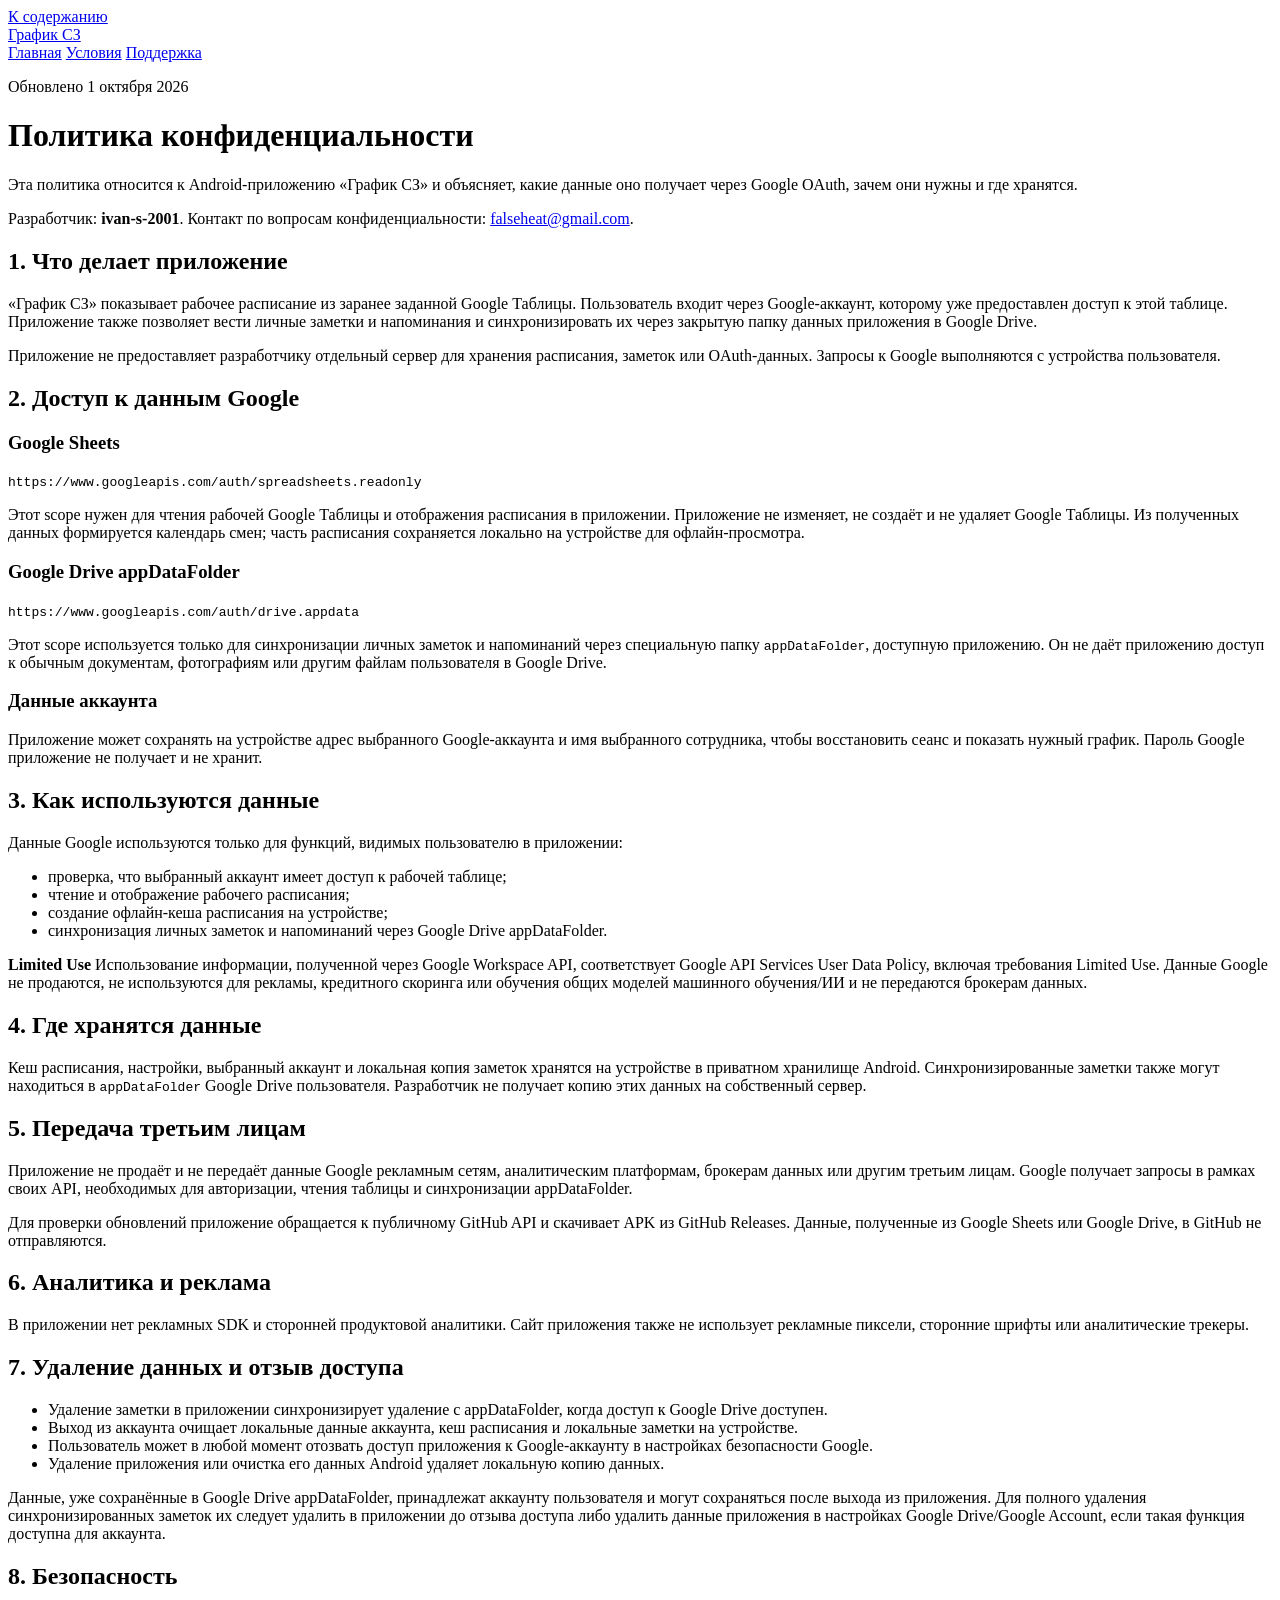
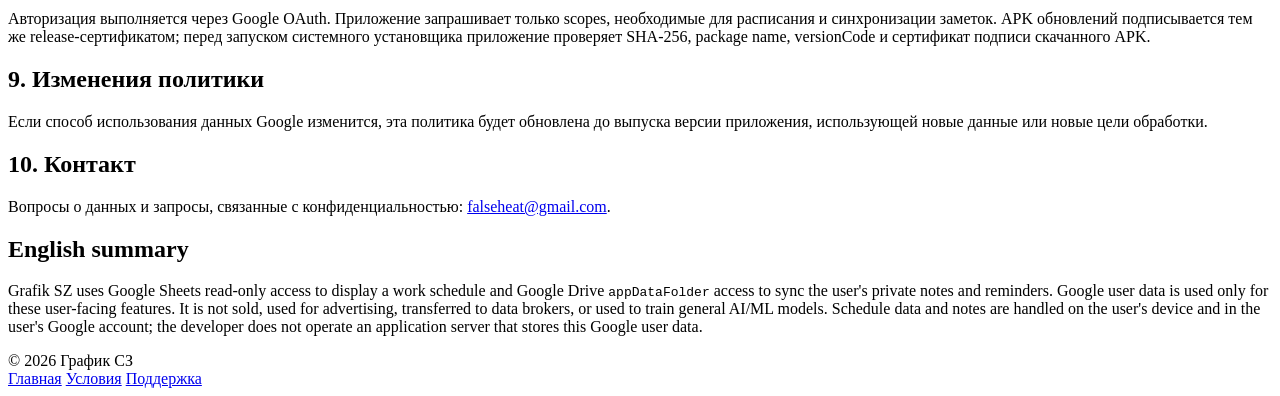
==== ShiftCalendar/privacy.html @ d58edbf3 "Add Grafik SZ website preview" ====
<!doctype html>
<html lang="ru">
<head>
  <meta charset="utf-8">
  <meta name="viewport" content="width=device-width, initial-scale=1">
  <title>Политика конфиденциальности — График СЗ</title>
  <meta name="description" content="Как приложение «График СЗ» получает, использует, хранит и удаляет данные Google и локальные данные пользователя.">
  <meta name="google-site-verification" content="qU7bp4clnOkal8gyV-sPg4hdkMjY6a0UCGM3ZnL39ak">
  <link rel="canonical" href="https://grafik-sz.is-a.dev/privacy.html">
  <link rel="stylesheet" href="assets/site.css">
</head>
<body>
  <a class="skip-link" href="#main">К содержанию</a>

  <header class="site-header">
    <div class="shell nav">
      <a class="brand" href="./" aria-label="График СЗ, главная">
        <span class="brand-mark" aria-hidden="true"><span class="brand-calendar"></span></span>
        <span>График СЗ</span>
      </a>
      <nav class="nav-links" aria-label="Основная навигация">
        <a href="./">Главная</a>
        <a href="terms.html">Условия</a>
        <a class="keep-mobile" href="support.html">Поддержка</a>
      </nav>
    </div>
  </header>

  <main id="main" class="shell legal">
    <header class="legal-head">
      <p class="eyebrow">Обновлено 1 октября 2026</p>
      <h1>Политика конфиденциальности</h1>
      <p class="lead">
        Эта политика относится к Android-приложению «График СЗ» и объясняет,
        какие данные оно получает через Google OAuth, зачем они нужны и где хранятся.
      </p>
    </header>

    <div class="legal-copy">
      <div class="notice">
        Разработчик: <strong>ivan-s-2001</strong>. Контакт по вопросам конфиденциальности:
        <a href="mailto:falseheat@gmail.com">falseheat@gmail.com</a>.
      </div>

      <h2>1. Что делает приложение</h2>
      <p>
        «График СЗ» показывает рабочее расписание из заранее заданной Google Таблицы.
        Пользователь входит через Google-аккаунт, которому уже предоставлен доступ к этой таблице.
        Приложение также позволяет вести личные заметки и напоминания и синхронизировать их
        через закрытую папку данных приложения в Google Drive.
      </p>
      <p>
        Приложение не предоставляет разработчику отдельный сервер для хранения расписания,
        заметок или OAuth-данных. Запросы к Google выполняются с устройства пользователя.
      </p>

      <h2>2. Доступ к данным Google</h2>

      <h3>Google Sheets</h3>
      <code class="scope">https://www.googleapis.com/auth/spreadsheets.readonly</code>
      <p>
        Этот scope нужен для чтения рабочей Google Таблицы и отображения расписания в приложении.
        Приложение не изменяет, не создаёт и не удаляет Google Таблицы. Из полученных данных
        формируется календарь смен; часть расписания сохраняется локально на устройстве для
        офлайн-просмотра.
      </p>

      <h3>Google Drive appDataFolder</h3>
      <code class="scope">https://www.googleapis.com/auth/drive.appdata</code>
      <p>
        Этот scope используется только для синхронизации личных заметок и напоминаний через
        специальную папку <code>appDataFolder</code>, доступную приложению. Он не даёт приложению
        доступ к обычным документам, фотографиям или другим файлам пользователя в Google Drive.
      </p>

      <h3>Данные аккаунта</h3>
      <p>
        Приложение может сохранять на устройстве адрес выбранного Google-аккаунта и имя выбранного
        сотрудника, чтобы восстановить сеанс и показать нужный график. Пароль Google приложение
        не получает и не хранит.
      </p>

      <h2>3. Как используются данные</h2>
      <p>Данные Google используются только для функций, видимых пользователю в приложении:</p>
      <ul>
        <li>проверка, что выбранный аккаунт имеет доступ к рабочей таблице;</li>
        <li>чтение и отображение рабочего расписания;</li>
        <li>создание офлайн-кеша расписания на устройстве;</li>
        <li>синхронизация личных заметок и напоминаний через Google Drive appDataFolder.</li>
      </ul>

      <div class="limited-use">
        <strong>Limited Use</strong>
        <span>
          Использование информации, полученной через Google Workspace API, соответствует Google API
          Services User Data Policy, включая требования Limited Use. Данные Google не продаются,
          не используются для рекламы, кредитного скоринга или обучения общих моделей машинного
          обучения/ИИ и не передаются брокерам данных.
        </span>
      </div>

      <h2>4. Где хранятся данные</h2>
      <p>
        Кеш расписания, настройки, выбранный аккаунт и локальная копия заметок хранятся на устройстве
        в приватном хранилище Android. Синхронизированные заметки также могут находиться в
        <code>appDataFolder</code> Google Drive пользователя. Разработчик не получает копию этих данных
        на собственный сервер.
      </p>

      <h2>5. Передача третьим лицам</h2>
      <p>
        Приложение не продаёт и не передаёт данные Google рекламным сетям, аналитическим платформам,
        брокерам данных или другим третьим лицам. Google получает запросы в рамках своих API,
        необходимых для авторизации, чтения таблицы и синхронизации appDataFolder.
      </p>
      <p>
        Для проверки обновлений приложение обращается к публичному GitHub API и скачивает APK из
        GitHub Releases. Данные, полученные из Google Sheets или Google Drive, в GitHub не отправляются.
      </p>

      <h2>6. Аналитика и реклама</h2>
      <p>
        В приложении нет рекламных SDK и сторонней продуктовой аналитики. Сайт приложения также
        не использует рекламные пиксели, сторонние шрифты или аналитические трекеры.
      </p>

      <h2>7. Удаление данных и отзыв доступа</h2>
      <ul>
        <li>Удаление заметки в приложении синхронизирует удаление с appDataFolder, когда доступ к Google Drive доступен.</li>
        <li>Выход из аккаунта очищает локальные данные аккаунта, кеш расписания и локальные заметки на устройстве.</li>
        <li>Пользователь может в любой момент отозвать доступ приложения к Google-аккаунту в настройках безопасности Google.</li>
        <li>Удаление приложения или очистка его данных Android удаляет локальную копию данных.</li>
      </ul>
      <p>
        Данные, уже сохранённые в Google Drive appDataFolder, принадлежат аккаунту пользователя и
        могут сохраняться после выхода из приложения. Для полного удаления синхронизированных заметок
        их следует удалить в приложении до отзыва доступа либо удалить данные приложения в настройках
        Google Drive/Google Account, если такая функция доступна для аккаунта.
      </p>

      <h2>8. Безопасность</h2>
      <p>
        Авторизация выполняется через Google OAuth. Приложение запрашивает только scopes, необходимые
        для расписания и синхронизации заметок. APK обновлений подписывается тем же release-сертификатом;
        перед запуском системного установщика приложение проверяет SHA-256, package name, versionCode
        и сертификат подписи скачанного APK.
      </p>

      <h2>9. Изменения политики</h2>
      <p>
        Если способ использования данных Google изменится, эта политика будет обновлена до выпуска
        версии приложения, использующей новые данные или новые цели обработки.
      </p>

      <h2>10. Контакт</h2>
      <p>
        Вопросы о данных и запросы, связанные с конфиденциальностью:
        <a href="mailto:falseheat@gmail.com">falseheat@gmail.com</a>.
      </p>

      <h2>English summary</h2>
      <p lang="en">
        Grafik SZ uses Google Sheets read-only access to display a work schedule and Google Drive
        <code>appDataFolder</code> access to sync the user's private notes and reminders. Google user
        data is used only for these user-facing features. It is not sold, used for advertising,
        transferred to data brokers, or used to train general AI/ML models. Schedule data and notes
        are handled on the user's device and in the user's Google account; the developer does not
        operate an application server that stores this Google user data.
      </p>
    </div>
  </main>

  <footer class="site-footer">
    <div class="shell footer-row">
      <span>© 2026 График СЗ</span>
      <div class="footer-links">
        <a href="./">Главная</a>
        <a href="terms.html">Условия</a>
        <a href="support.html">Поддержка</a>
      </div>
    </div>
  </footer>
</body>
</html>
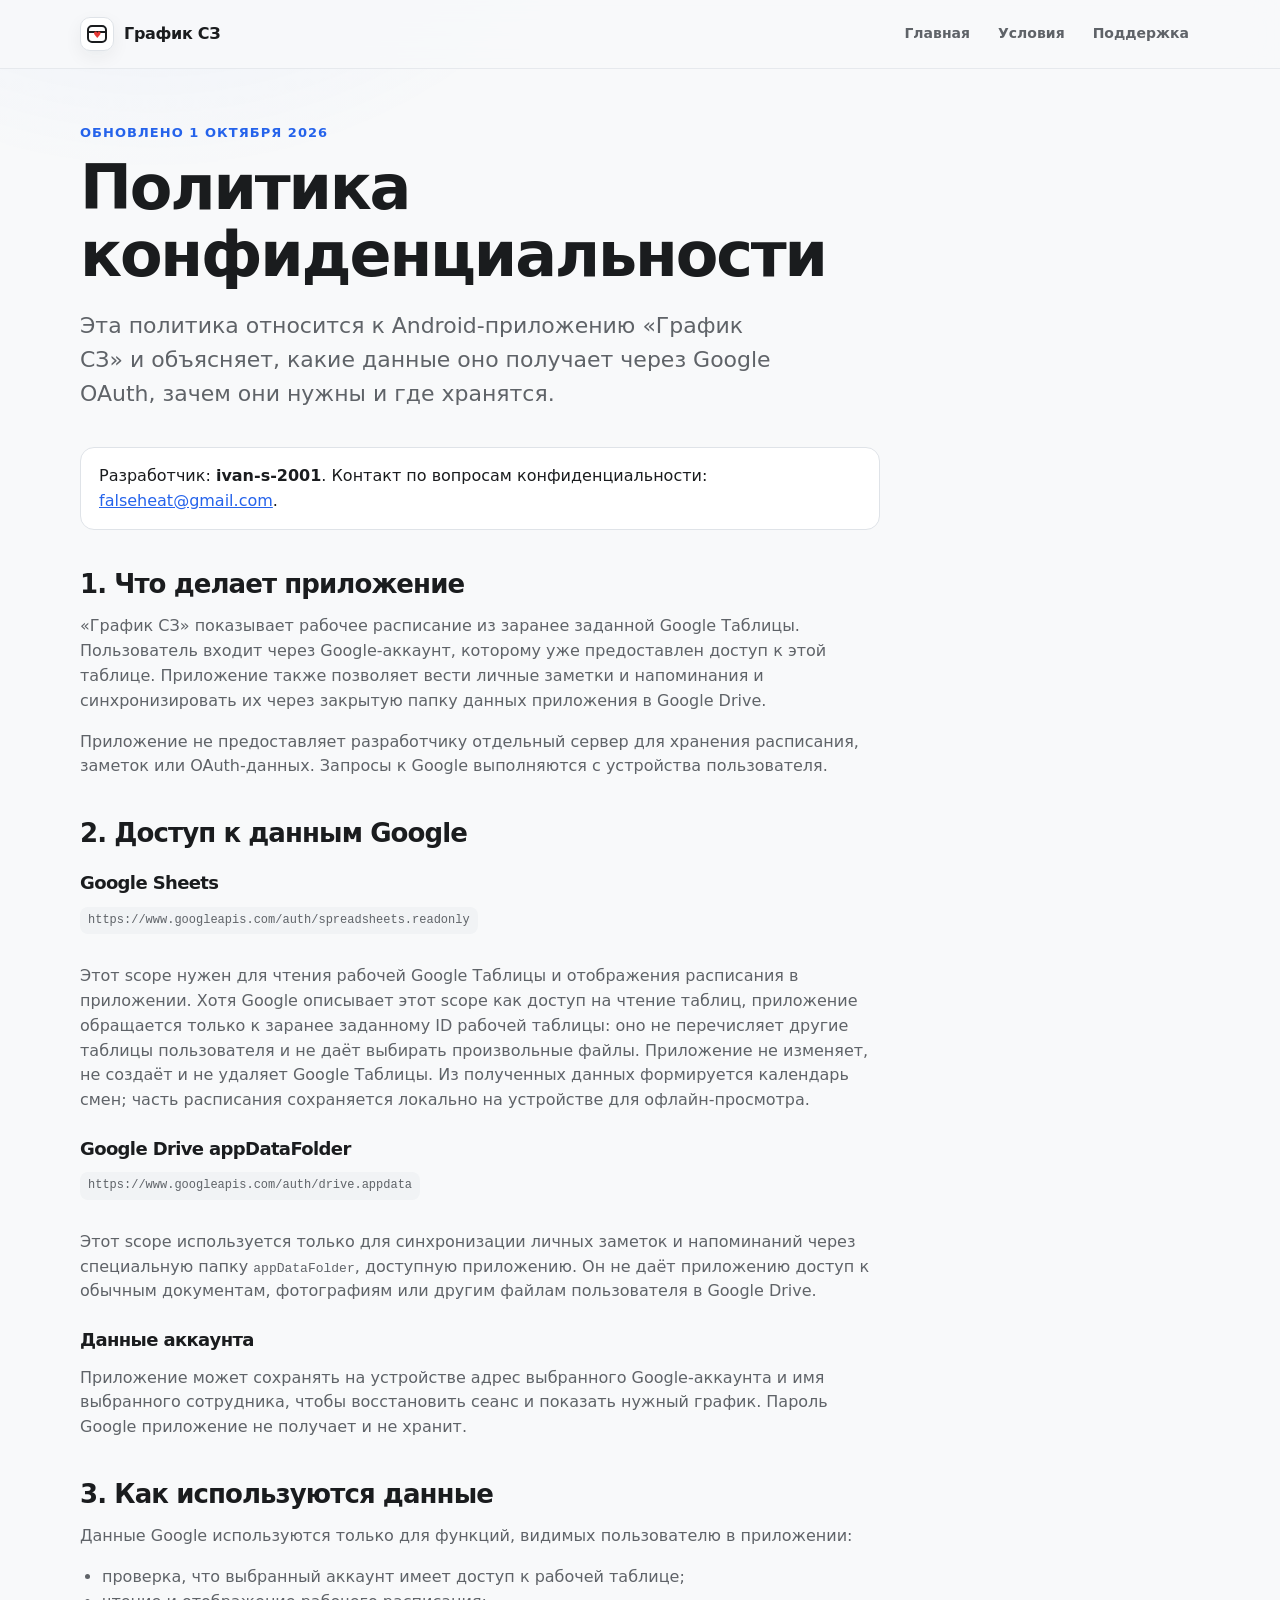
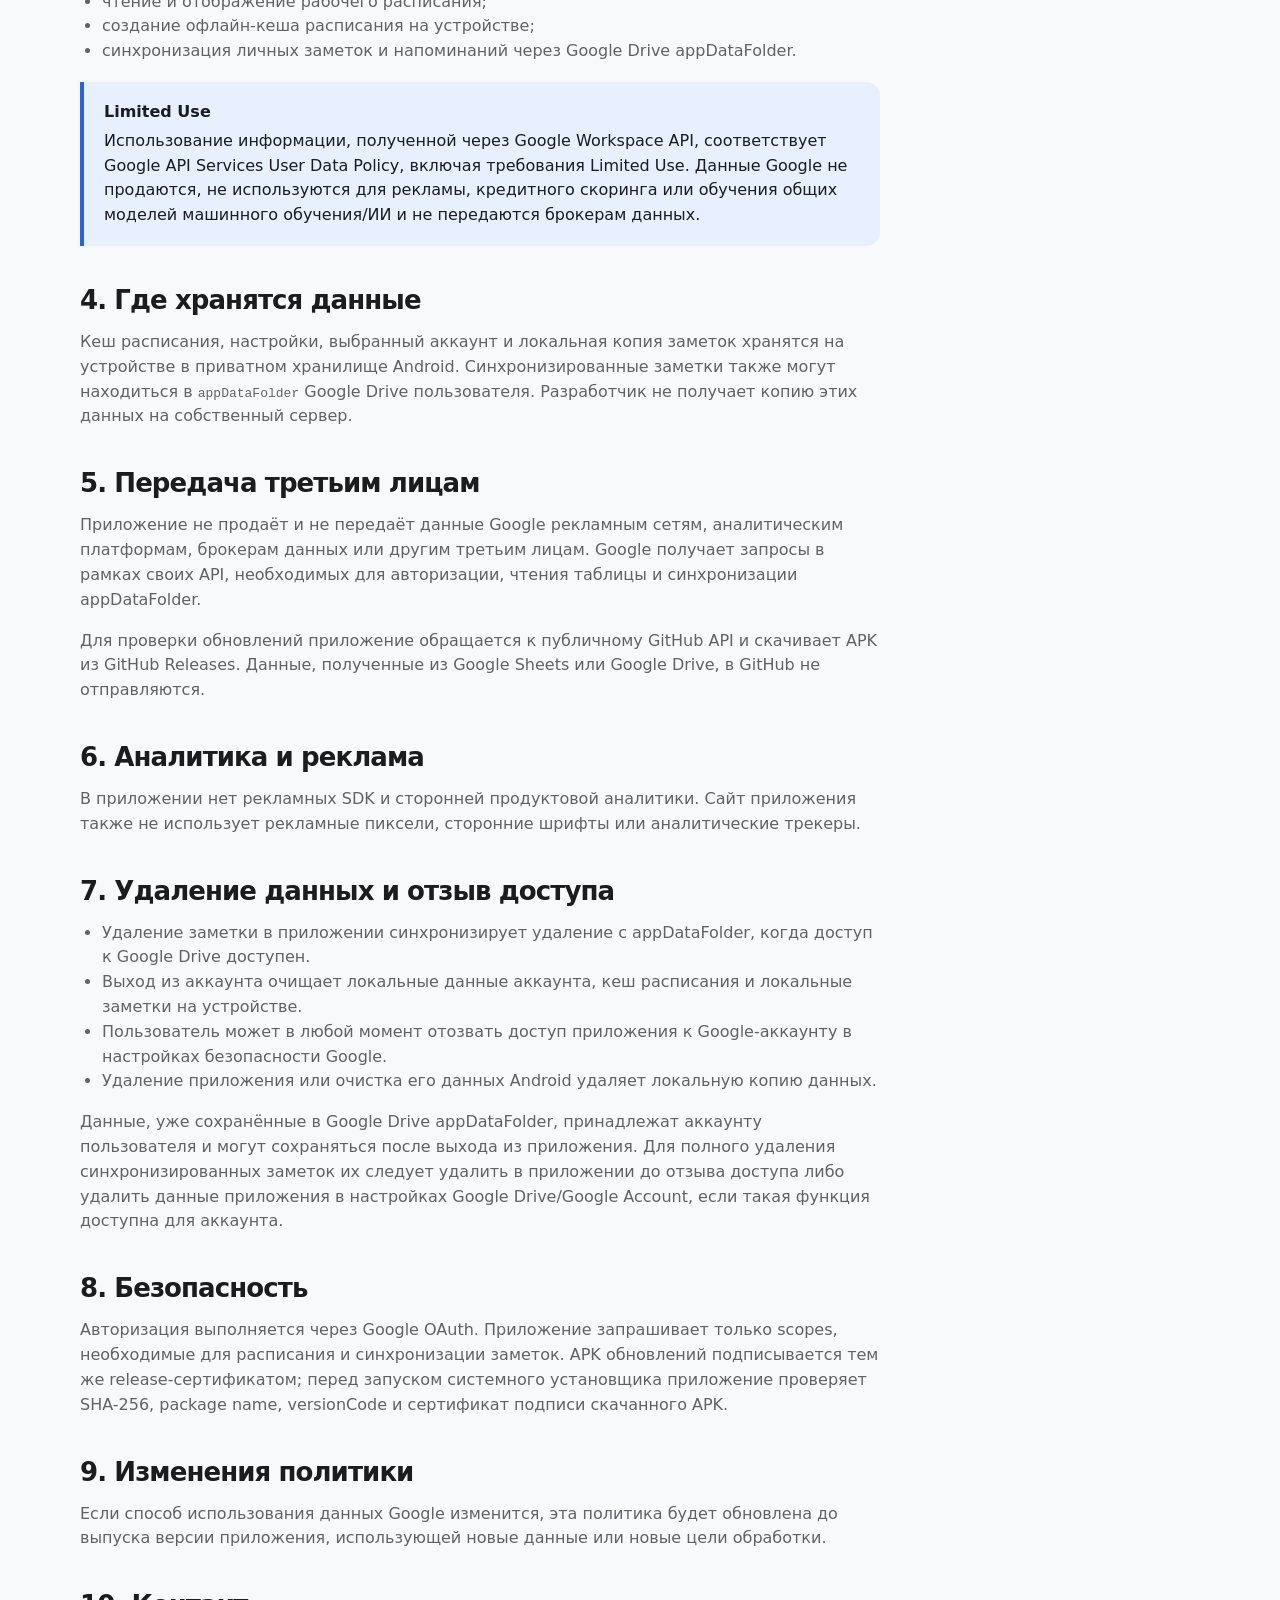
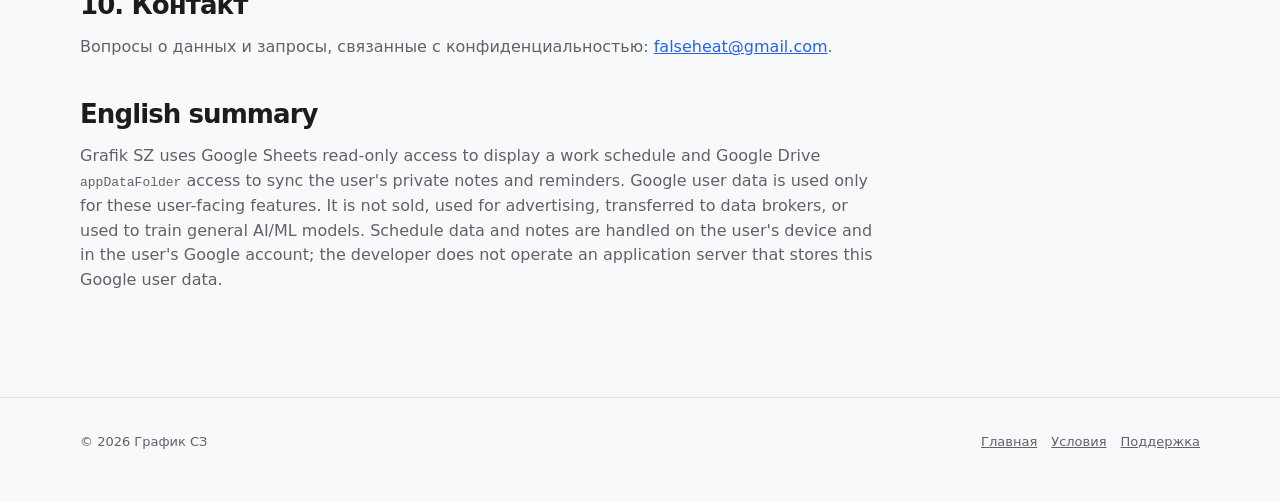
==== commit e72068e0: "Sync Grafik SZ public disclosures" ====
--- a/ShiftCalendar/privacy.html
+++ b/ShiftCalendar/privacy.html
@@ -60,9 +60,11 @@
       <code class="scope">https://www.googleapis.com/auth/spreadsheets.readonly</code>
       <p>
         Этот scope нужен для чтения рабочей Google Таблицы и отображения расписания в приложении.
-        Приложение не изменяет, не создаёт и не удаляет Google Таблицы. Из полученных данных
-        формируется календарь смен; часть расписания сохраняется локально на устройстве для
-        офлайн-просмотра.
+        Хотя Google описывает этот scope как доступ на чтение таблиц, приложение обращается только
+        к заранее заданному ID рабочей таблицы: оно не перечисляет другие таблицы пользователя и не
+        даёт выбирать произвольные файлы. Приложение не изменяет, не создаёт и не удаляет Google Таблицы.
+        Из полученных данных формируется календарь смен; часть расписания сохраняется локально на
+        устройстве для офлайн-просмотра.
       </p>
 
       <h3>Google Drive appDataFolder</h3>
--- a/ShiftCalendar/assets/site.css
+++ b/ShiftCalendar/assets/site.css
@@ -0,0 +1,533 @@
+:root {
+  color-scheme: light dark;
+  --bg: #f8f9fa;
+  --surface: #ffffff;
+  --surface-2: #f1f3f5;
+  --text: #1a1c1e;
+  --muted: #5f6368;
+  --line: #dfe3e8;
+  --accent: #2563eb;
+  --accent-strong: #1d4ed8;
+  --accent-soft: #e8efff;
+  --success: #16794b;
+  --shadow: 0 16px 50px rgba(24, 29, 39, .08);
+  --radius-xl: 28px;
+  --radius-lg: 20px;
+  --radius-md: 14px;
+  --max: 1120px;
+}
+
+@media (prefers-color-scheme: dark) {
+  :root {
+    --bg: #111318;
+    --surface: #1b1d22;
+    --surface-2: #23262d;
+    --text: #e3e2e6;
+    --muted: #b6b8c0;
+    --line: #343842;
+    --accent: #7aa2ff;
+    --accent-strong: #9ab8ff;
+    --accent-soft: #202b46;
+    --success: #75d5a4;
+    --shadow: 0 20px 60px rgba(0, 0, 0, .28);
+  }
+}
+
+* { box-sizing: border-box; }
+
+html {
+  scroll-behavior: smooth;
+  background: var(--bg);
+}
+
+body {
+  margin: 0;
+  font-family: Inter, ui-sans-serif, system-ui, -apple-system, BlinkMacSystemFont, "Segoe UI", sans-serif;
+  color: var(--text);
+  background:
+    radial-gradient(circle at 12% -10%, rgba(37, 99, 235, .12), transparent 34rem),
+    var(--bg);
+  line-height: 1.55;
+  -webkit-font-smoothing: antialiased;
+}
+
+a { color: inherit; }
+
+.skip-link {
+  position: absolute;
+  left: 16px;
+  top: -48px;
+  z-index: 100;
+  padding: 10px 14px;
+  border-radius: 12px;
+  background: var(--text);
+  color: var(--surface);
+}
+.skip-link:focus { top: 12px; }
+
+.shell {
+  width: min(calc(100% - 32px), var(--max));
+  margin-inline: auto;
+}
+
+.site-header {
+  position: sticky;
+  top: 0;
+  z-index: 20;
+  border-bottom: 1px solid color-mix(in srgb, var(--line) 72%, transparent);
+  background: color-mix(in srgb, var(--bg) 88%, transparent);
+  backdrop-filter: blur(18px);
+}
+
+.nav {
+  min-height: 68px;
+  display: flex;
+  align-items: center;
+  gap: 20px;
+}
+
+.brand {
+  display: inline-flex;
+  align-items: center;
+  gap: 10px;
+  text-decoration: none;
+  font-weight: 760;
+  letter-spacing: -.02em;
+}
+
+.brand-mark {
+  width: 34px;
+  height: 34px;
+  border-radius: 10px;
+  background: var(--surface);
+  border: 1px solid var(--line);
+  display: grid;
+  place-items: center;
+  box-shadow: 0 6px 18px rgba(24, 29, 39, .06);
+}
+
+.brand-calendar {
+  width: 20px;
+  height: 18px;
+  border: 2px solid currentColor;
+  border-radius: 5px;
+  position: relative;
+}
+
+.brand-calendar::before {
+  content: "";
+  position: absolute;
+  left: -2px;
+  right: -2px;
+  top: 4px;
+  border-top: 2px solid currentColor;
+}
+
+.brand-calendar::after {
+  content: "♥";
+  position: absolute;
+  inset: 3px 0 0;
+  display: grid;
+  place-items: center;
+  font-size: 9px;
+  line-height: 1;
+  color: #e53935;
+}
+
+.nav-links {
+  margin-left: auto;
+  display: flex;
+  align-items: center;
+  gap: 6px;
+}
+
+.nav-links a {
+  text-decoration: none;
+  color: var(--muted);
+  font-size: 14px;
+  font-weight: 620;
+  padding: 9px 11px;
+  border-radius: 10px;
+}
+
+.nav-links a:hover,
+.nav-links a:focus-visible {
+  color: var(--text);
+  background: var(--surface-2);
+  outline: none;
+}
+
+.hero {
+  padding: clamp(56px, 9vw, 110px) 0 44px;
+  display: grid;
+  grid-template-columns: minmax(0, 1.1fr) minmax(300px, .9fr);
+  gap: clamp(32px, 6vw, 76px);
+  align-items: center;
+}
+
+.eyebrow {
+  margin: 0 0 14px;
+  color: var(--accent);
+  font-size: 13px;
+  line-height: 1.2;
+  font-weight: 760;
+  letter-spacing: .08em;
+  text-transform: uppercase;
+}
+
+h1, h2, h3 {
+  margin-top: 0;
+  letter-spacing: -.035em;
+  line-height: 1.08;
+}
+
+h1 {
+  margin-bottom: 20px;
+  font-size: clamp(42px, 7vw, 78px);
+  max-width: 780px;
+}
+
+h2 {
+  margin-bottom: 14px;
+  font-size: clamp(30px, 4vw, 48px);
+}
+
+h3 {
+  margin-bottom: 9px;
+  font-size: 20px;
+}
+
+.lead {
+  max-width: 700px;
+  margin: 0;
+  color: var(--muted);
+  font-size: clamp(18px, 2.2vw, 22px);
+}
+
+.actions {
+  display: flex;
+  flex-wrap: wrap;
+  gap: 10px;
+  margin-top: 28px;
+}
+
+.button {
+  min-height: 48px;
+  padding: 0 18px;
+  border-radius: 14px;
+  display: inline-flex;
+  align-items: center;
+  justify-content: center;
+  gap: 8px;
+  text-decoration: none;
+  border: 1px solid transparent;
+  font-weight: 720;
+  transition: transform .16s ease, background .16s ease, border-color .16s ease;
+}
+
+.button:hover { transform: translateY(-1px); }
+
+.button.primary {
+  color: white;
+  background: #2563eb;
+  box-shadow: 0 10px 24px rgba(37, 99, 235, .22);
+}
+
+.button.primary:hover { background: #1d4ed8; }
+
+.button.secondary {
+  background: var(--surface);
+  border-color: var(--line);
+}
+
+.button.disabled {
+  pointer-events: none;
+  opacity: .58;
+}
+
+.release-meta {
+  margin-top: 12px;
+  color: var(--muted);
+  font-size: 13px;
+}
+
+.hero-card {
+  padding: 20px;
+  border: 1px solid var(--line);
+  background: color-mix(in srgb, var(--surface) 94%, transparent);
+  border-radius: var(--radius-xl);
+  box-shadow: var(--shadow);
+}
+
+.calendar-demo {
+  display: grid;
+  grid-template-columns: repeat(7, minmax(0, 1fr));
+  gap: 6px;
+}
+
+.demo-head {
+  padding: 0 2px 7px;
+  color: var(--muted);
+  text-align: center;
+  font-size: 11px;
+  font-weight: 720;
+}
+
+.shift {
+  min-height: 72px;
+  padding: 8px 6px;
+  border-radius: 12px;
+  color: #000;
+  display: flex;
+  flex-direction: column;
+  justify-content: space-between;
+  font-size: 11px;
+  font-weight: 740;
+}
+
+.shift .day {
+  font-size: 15px;
+  letter-spacing: -.02em;
+}
+
+.shift.dark-ink { color: #fff; }
+
+.shift.morning { background: #7a8f2a; }
+.shift.evening { background: #f26b1d; }
+.shift.fn { background: #d936a3; }
+.shift.pushkin { background: #00a6c7; }
+.shift.dayoff { background: #16a34a; }
+.shift.weekend { background: #e53935; }
+.shift.overtime { background: #2563eb; }
+
+.hero-note {
+  display: flex;
+  justify-content: space-between;
+  gap: 16px;
+  padding: 15px 2px 0;
+  color: var(--muted);
+  font-size: 13px;
+}
+
+.trust {
+  padding: 18px 0 64px;
+}
+
+.trust-row {
+  display: flex;
+  flex-wrap: wrap;
+  gap: 8px;
+}
+
+.pill {
+  padding: 8px 11px;
+  border: 1px solid var(--line);
+  border-radius: 999px;
+  background: var(--surface);
+  color: var(--muted);
+  font-size: 13px;
+  font-weight: 620;
+}
+
+.section {
+  padding: 72px 0;
+  border-top: 1px solid var(--line);
+}
+
+.section-intro {
+  max-width: 720px;
+  margin-bottom: 28px;
+}
+
+.section-intro p,
+.card p,
+.legal-copy p,
+.legal-copy li {
+  color: var(--muted);
+}
+
+.grid {
+  display: grid;
+  grid-template-columns: repeat(3, minmax(0, 1fr));
+  gap: 14px;
+}
+
+.card {
+  min-height: 190px;
+  padding: 22px;
+  border: 1px solid var(--line);
+  border-radius: var(--radius-lg);
+  background: var(--surface);
+}
+
+.card-number {
+  width: 28px;
+  height: 28px;
+  margin-bottom: 26px;
+  display: grid;
+  place-items: center;
+  border-radius: 9px;
+  background: var(--accent-soft);
+  color: var(--accent);
+  font-size: 13px;
+  font-weight: 800;
+}
+
+.data-grid {
+  display: grid;
+  grid-template-columns: repeat(2, minmax(0, 1fr));
+  gap: 14px;
+}
+
+.data-card {
+  padding: 24px;
+  border-radius: var(--radius-lg);
+  background: var(--surface);
+  border: 1px solid var(--line);
+}
+
+.scope {
+  display: inline-block;
+  max-width: 100%;
+  margin: 5px 0 14px;
+  padding: 5px 8px;
+  overflow-wrap: anywhere;
+  border-radius: 8px;
+  background: var(--surface-2);
+  color: var(--muted);
+  font: 12px/1.45 ui-monospace, SFMono-Regular, Menlo, Consolas, monospace;
+}
+
+.limited-use {
+  margin-top: 18px;
+  padding: 18px 20px;
+  border-left: 4px solid var(--accent);
+  border-radius: 0 var(--radius-md) var(--radius-md) 0;
+  background: var(--accent-soft);
+}
+
+.limited-use strong { display: block; margin-bottom: 4px; }
+
+.download-panel {
+  padding: clamp(24px, 5vw, 48px);
+  border: 1px solid var(--line);
+  border-radius: var(--radius-xl);
+  background: var(--surface);
+  box-shadow: var(--shadow);
+}
+
+.download-row {
+  display: flex;
+  align-items: center;
+  justify-content: space-between;
+  gap: 24px;
+}
+
+.download-row p {
+  margin: 6px 0 0;
+  color: var(--muted);
+}
+
+.status {
+  margin-top: 14px;
+  min-height: 22px;
+  color: var(--muted);
+  font-size: 13px;
+}
+
+.legal {
+  padding: 56px 0 88px;
+}
+
+.legal-head {
+  max-width: 760px;
+  margin-bottom: 36px;
+}
+
+.legal-head h1 {
+  font-size: clamp(38px, 6vw, 62px);
+}
+
+.legal-copy {
+  max-width: 800px;
+}
+
+.legal-copy h2 {
+  margin-top: 40px;
+  font-size: 26px;
+}
+
+.legal-copy h3 {
+  margin-top: 26px;
+  font-size: 18px;
+}
+
+.legal-copy ul {
+  padding-left: 22px;
+}
+
+.legal-copy a {
+  color: var(--accent);
+}
+
+.notice {
+  padding: 16px 18px;
+  border: 1px solid var(--line);
+  border-radius: var(--radius-md);
+  background: var(--surface);
+}
+
+.site-footer {
+  padding: 34px 0 50px;
+  border-top: 1px solid var(--line);
+  color: var(--muted);
+  font-size: 13px;
+}
+
+.footer-row {
+  display: flex;
+  justify-content: space-between;
+  gap: 24px;
+  align-items: flex-start;
+}
+
+.footer-links {
+  display: flex;
+  flex-wrap: wrap;
+  gap: 14px;
+}
+
+.footer-links a { color: inherit; }
+
+.muted { color: var(--muted); }
+
+@media (max-width: 820px) {
+  .nav-links a:not(.keep-mobile) { display: none; }
+  .hero { grid-template-columns: 1fr; padding-top: 52px; }
+  .hero-card { max-width: 620px; }
+  .grid { grid-template-columns: 1fr; }
+  .data-grid { grid-template-columns: 1fr; }
+  .download-row { align-items: flex-start; flex-direction: column; }
+  .footer-row { flex-direction: column; }
+}
+
+@media (max-width: 520px) {
+  .shell { width: min(calc(100% - 22px), var(--max)); }
+  .site-header .shell { width: min(calc(100% - 16px), var(--max)); }
+  .nav { min-height: 60px; }
+  .brand-mark { width: 31px; height: 31px; }
+  h1 { font-size: 42px; }
+  .hero { padding-top: 42px; gap: 28px; }
+  .hero-card { padding: 14px; }
+  .shift { min-height: 58px; padding: 6px 4px; font-size: 9px; }
+  .shift .day { font-size: 13px; }
+  .hero-note { flex-direction: column; gap: 4px; }
+  .section { padding: 56px 0; }
+  .card, .data-card { padding: 18px; }
+  .button { width: 100%; }
+}
+
+@media (prefers-reduced-motion: reduce) {
+  html { scroll-behavior: auto; }
+  *, *::before, *::after { transition: none !important; }
+}
